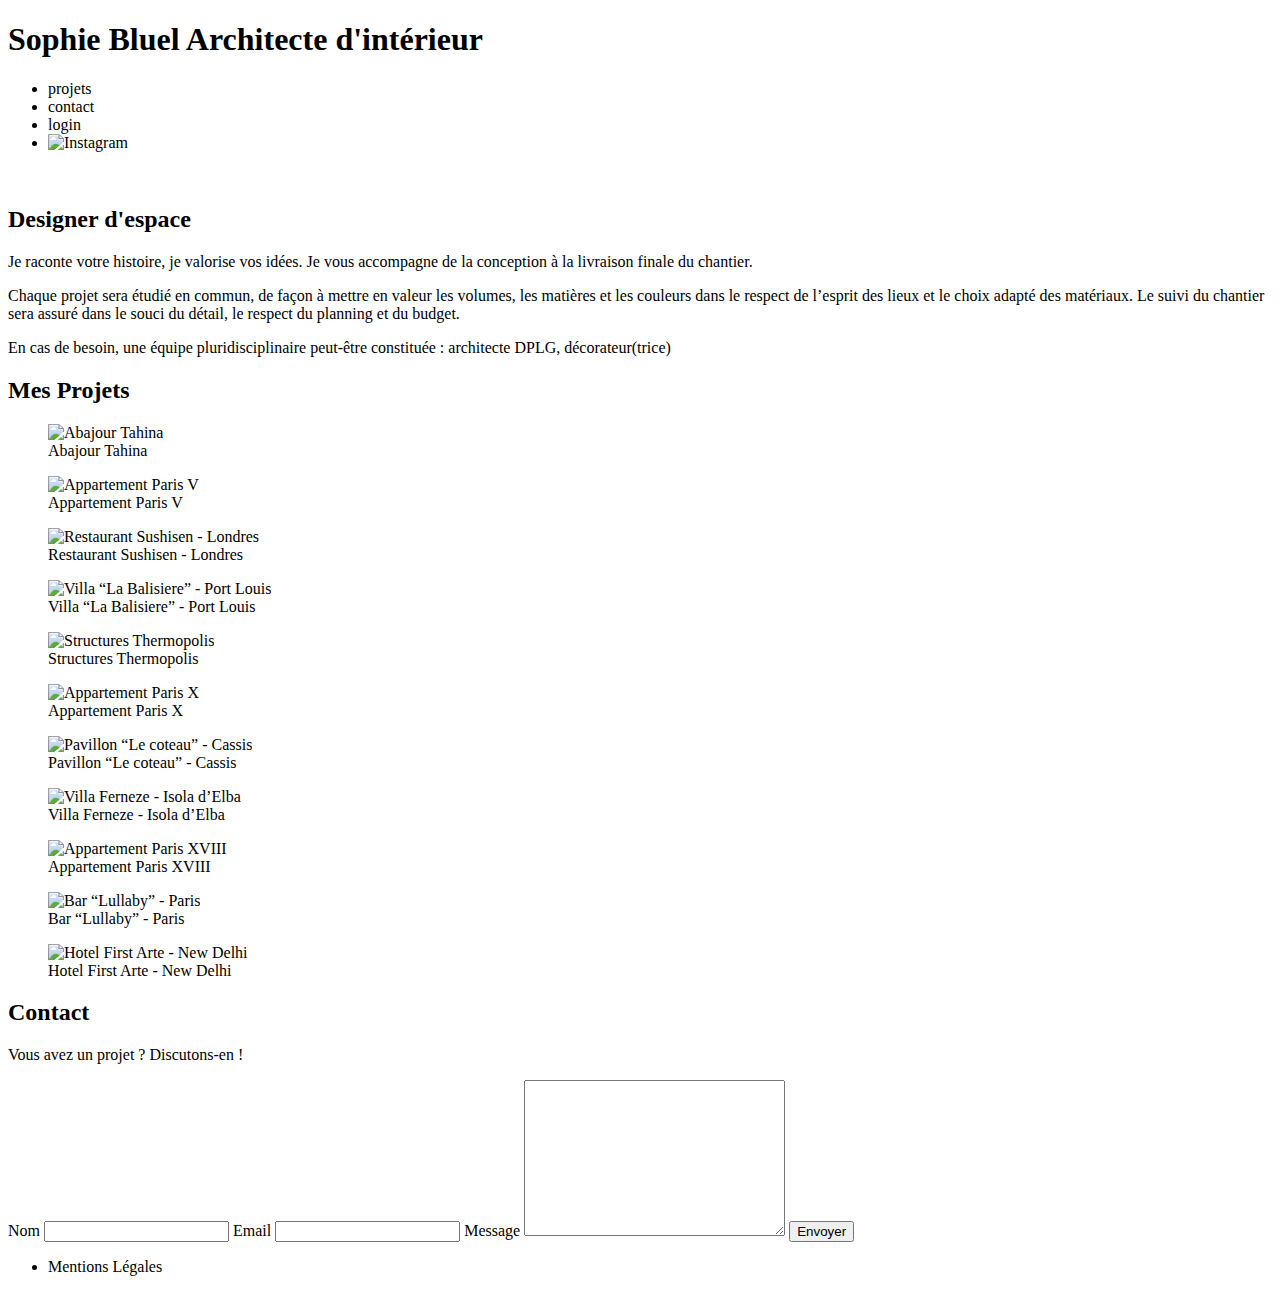
==== FrontEnd/index.html @ 330fdd55 "liaison avec le first script" ====
<!DOCTYPE html>
<html lang="fr">
<head>
	<meta charset="UTF-8">
	<title>Sophie Bluel - Architecte d'intérieur</title>
	<meta name="viewport" content="width=device-width, initial-scale=1.0">
	<link rel="preconnect" href="https://fonts.googleapis.com">
	<link rel="preconnect" href="https://fonts.gstatic.com" crossorigin>
	<link href="https://fonts.googleapis.com/css2?family=Syne:wght@700;800&family=Work+Sans&display=swap" rel="stylesheet">
	<meta name="description" content="">
	<link rel="stylesheet" href="./assets/style.css">
	<script type="module" src="script.js"></script>
</head>
<body>
<header>
	<h1>Sophie Bluel <span>Architecte d'intérieur</span></h1>
	<nav>
		<ul>
			<li>projets</li>
			<li>contact</li>
			<li>login</li>
			<li><img src="./assets/icons/instagram.png" alt="Instagram"></li>
		</ul>
	</nav>
</header>
<main>
	<section id="introduction">
		<figure>
			<img src="./assets/images/sophie-bluel.png" alt="">
		</figure>
		<article>
			<h2>Designer d'espace</h2>
			<p>Je raconte votre histoire, je valorise vos idées. Je vous accompagne de la conception à la livraison finale du chantier.</p>
			<p>Chaque projet sera étudié en commun, de façon à mettre en valeur les volumes, les matières et les couleurs dans le respect de l’esprit des lieux et le choix adapté des matériaux. Le suivi du chantier sera assuré dans le souci du détail, le respect du planning et du budget.</p>
			<p>En cas de besoin, une équipe pluridisciplinaire peut-être constituée : architecte DPLG, décorateur(trice)</p>
		</article>
	</section>
	<section id="portfolio">
		<h2>Mes Projets</h2>
		<div class="gallery">
			<figure>
				<img src="assets/images/abajour-tahina.png" alt="Abajour Tahina">
				<figcaption>Abajour Tahina</figcaption>
			</figure>
			<figure>
				<img src="assets/images/appartement-paris-v.png" alt="Appartement Paris V">
				<figcaption>Appartement Paris V</figcaption>
			</figure>
			<figure>
				<img src="assets/images/restaurant-sushisen-londres.png" alt="Restaurant Sushisen - Londres">
				<figcaption>Restaurant Sushisen - Londres</figcaption>
			</figure>
			<figure>
				<img src="assets/images/la-balisiere.png" alt="Villa “La Balisiere” - Port Louis">
				<figcaption>Villa “La Balisiere” - Port Louis</figcaption>
			</figure>
			<figure>
				<img src="assets/images/structures-thermopolis.png" alt="Structures Thermopolis">
				<figcaption>Structures Thermopolis</figcaption>
			</figure>
			<figure>
				<img src="assets/images/appartement-paris-x.png" alt="Appartement Paris X">
				<figcaption>Appartement Paris X</figcaption>
			</figure>
			<figure>
				<img src="assets/images/le-coteau-cassis.png" alt="Pavillon “Le coteau” - Cassis">
				<figcaption>Pavillon “Le coteau” - Cassis</figcaption>
			</figure>
			<figure>
				<img src="assets/images/villa-ferneze.png" alt="Villa Ferneze - Isola d’Elba">
				<figcaption>Villa Ferneze - Isola d’Elba</figcaption>
			</figure>
			<figure>
				<img src="assets/images/appartement-paris-xviii.png" alt="Appartement Paris XVIII">
				<figcaption>Appartement Paris XVIII</figcaption>
			</figure>
			<figure>
				<img src="assets/images/bar-lullaby-paris.png" alt="Bar “Lullaby” - Paris">
				<figcaption>Bar “Lullaby” - Paris</figcaption>
			</figure>
			<figure>
				<img src="assets/images/hotel-first-arte-new-delhi.png" alt="Hotel First Arte - New Delhi">
				<figcaption>Hotel First Arte - New Delhi</figcaption>
			</figure>
		</div>
	</section>
	<section id="contact">
		<h2>Contact</h2>
		<p>Vous avez un projet ? Discutons-en !</p>
		<form action="#" method="post">
			<label for="name">Nom</label>
			<input type="text" name="name" id="name">
			<label for="email">Email</label>
			<input type="email" name="email" id="email">
			<label for="message">Message</label>
			<textarea name="message" id="message" cols="30" rows="10"></textarea>
			<input type="submit" value="Envoyer">
		</form>
	</section>
</main>

<footer>
	<nav>
		<ul>
			<li>Mentions Légales</li>
		</ul>
	</nav>
</footer>
</body>
</html>
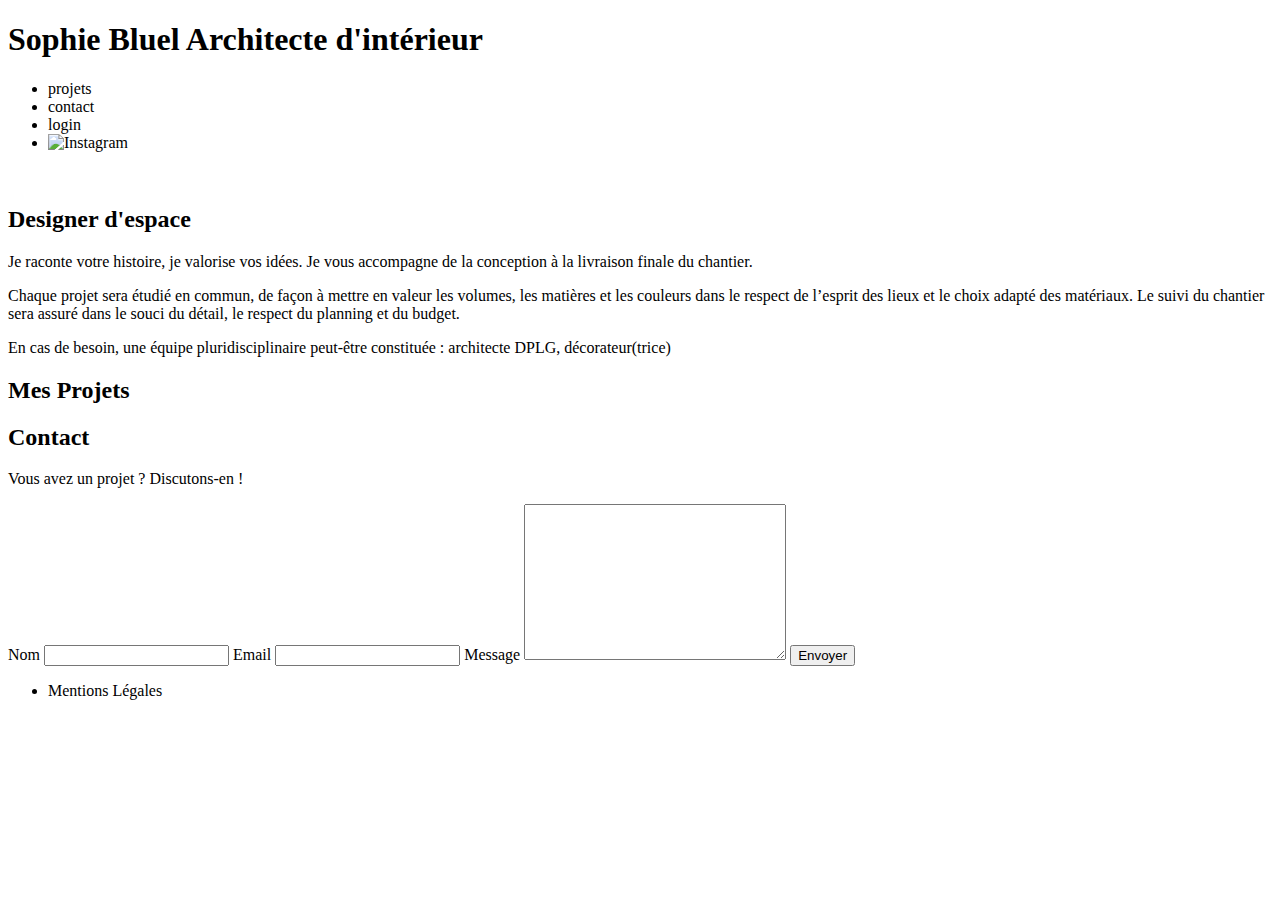
==== commit ae28261a: "suppression figure gallery" ====
--- a/FrontEnd/index.html
+++ b/FrontEnd/index.html
@@ -37,52 +37,7 @@
 	</section>
 	<section id="portfolio">
 		<h2>Mes Projets</h2>
-		<div class="gallery">
-			<figure>
-				<img src="assets/images/abajour-tahina.png" alt="Abajour Tahina">
-				<figcaption>Abajour Tahina</figcaption>
-			</figure>
-			<figure>
-				<img src="assets/images/appartement-paris-v.png" alt="Appartement Paris V">
-				<figcaption>Appartement Paris V</figcaption>
-			</figure>
-			<figure>
-				<img src="assets/images/restaurant-sushisen-londres.png" alt="Restaurant Sushisen - Londres">
-				<figcaption>Restaurant Sushisen - Londres</figcaption>
-			</figure>
-			<figure>
-				<img src="assets/images/la-balisiere.png" alt="Villa “La Balisiere” - Port Louis">
-				<figcaption>Villa “La Balisiere” - Port Louis</figcaption>
-			</figure>
-			<figure>
-				<img src="assets/images/structures-thermopolis.png" alt="Structures Thermopolis">
-				<figcaption>Structures Thermopolis</figcaption>
-			</figure>
-			<figure>
-				<img src="assets/images/appartement-paris-x.png" alt="Appartement Paris X">
-				<figcaption>Appartement Paris X</figcaption>
-			</figure>
-			<figure>
-				<img src="assets/images/le-coteau-cassis.png" alt="Pavillon “Le coteau” - Cassis">
-				<figcaption>Pavillon “Le coteau” - Cassis</figcaption>
-			</figure>
-			<figure>
-				<img src="assets/images/villa-ferneze.png" alt="Villa Ferneze - Isola d’Elba">
-				<figcaption>Villa Ferneze - Isola d’Elba</figcaption>
-			</figure>
-			<figure>
-				<img src="assets/images/appartement-paris-xviii.png" alt="Appartement Paris XVIII">
-				<figcaption>Appartement Paris XVIII</figcaption>
-			</figure>
-			<figure>
-				<img src="assets/images/bar-lullaby-paris.png" alt="Bar “Lullaby” - Paris">
-				<figcaption>Bar “Lullaby” - Paris</figcaption>
-			</figure>
-			<figure>
-				<img src="assets/images/hotel-first-arte-new-delhi.png" alt="Hotel First Arte - New Delhi">
-				<figcaption>Hotel First Arte - New Delhi</figcaption>
-			</figure>
-		</div>
+		<div class="gallery"></div>
 	</section>
 	<section id="contact">
 		<h2>Contact</h2>
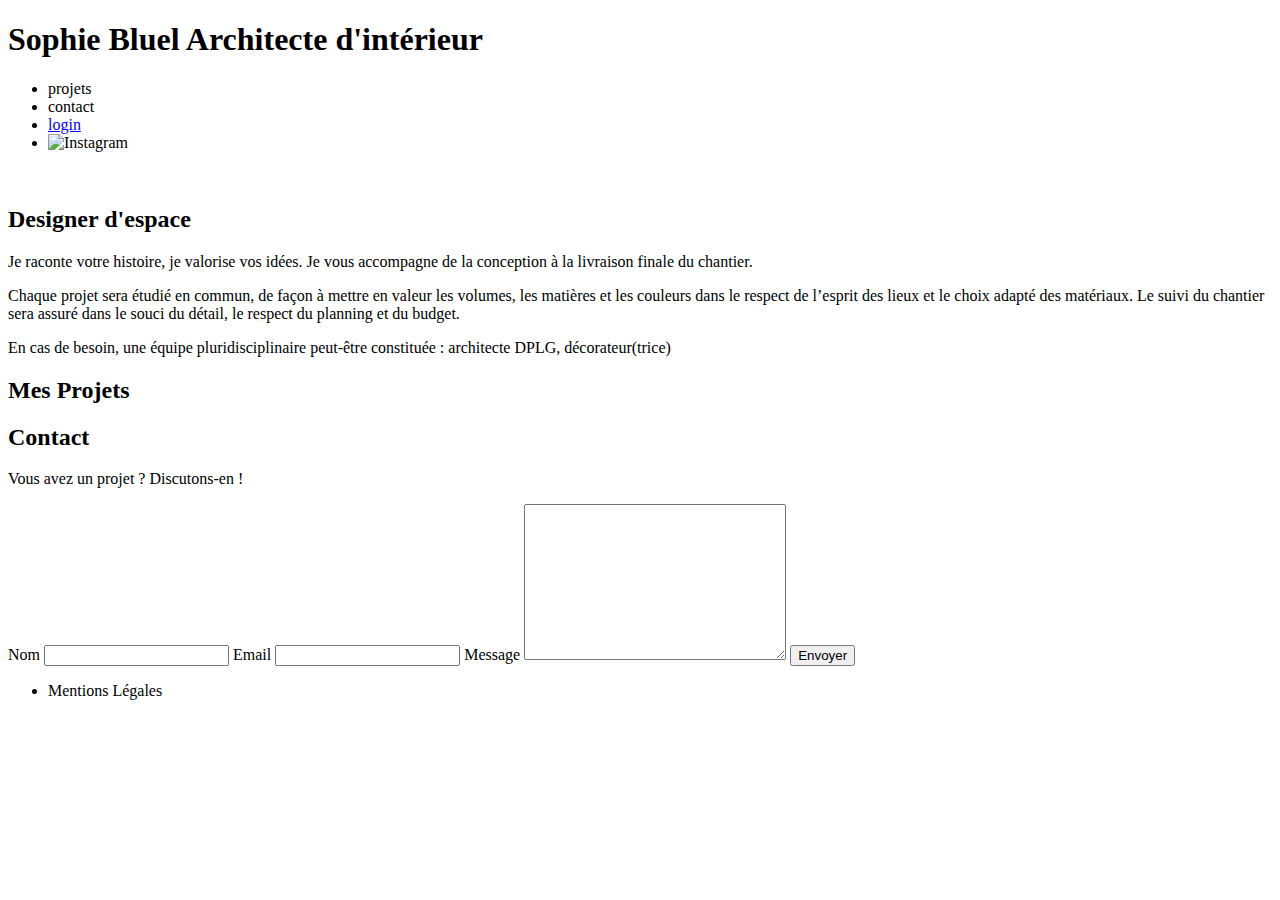
==== commit ec1a86e9: "Ajout lien vers page login" ====
--- a/FrontEnd/index.html
+++ b/FrontEnd/index.html
@@ -18,7 +18,7 @@
 		<ul>
 			<li>projets</li>
 			<li>contact</li>
-			<li>login</li>
+			<li><a href="login.html">login</a></li>
 			<li><img src="./assets/icons/instagram.png" alt="Instagram"></li>
 		</ul>
 	</nav>
@@ -37,7 +37,6 @@
 	</section>
 	<section id="portfolio">
 		<h2>Mes Projets</h2>
-		<div class="gallery"></div>
 	</section>
 	<section id="contact">
 		<h2>Contact</h2>
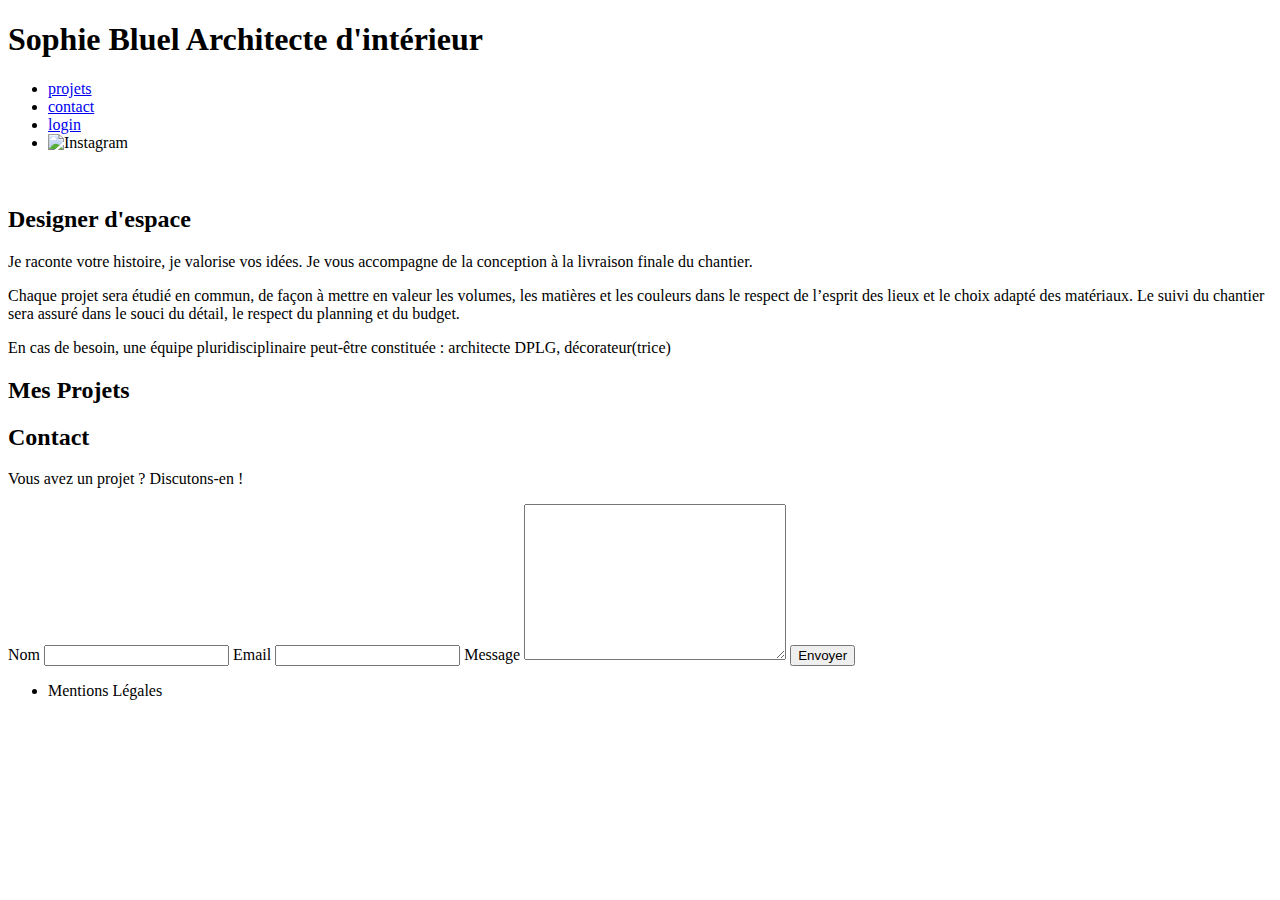
==== commit f4790f40: "Ajout des Href aux li du nav" ====
--- a/FrontEnd/index.html
+++ b/FrontEnd/index.html
@@ -16,8 +16,8 @@
 	<h1>Sophie Bluel <span>Architecte d'intérieur</span></h1>
 	<nav>
 		<ul>
-			<li>projets</li>
-			<li>contact</li>
+			<li><a href="#portfolio">projets</a></li>
+			<li><a href="#contact">contact</a></li>
 			<li><a href="login.html">login</a></li>
 			<li><img src="./assets/icons/instagram.png" alt="Instagram"></li>
 		</ul>
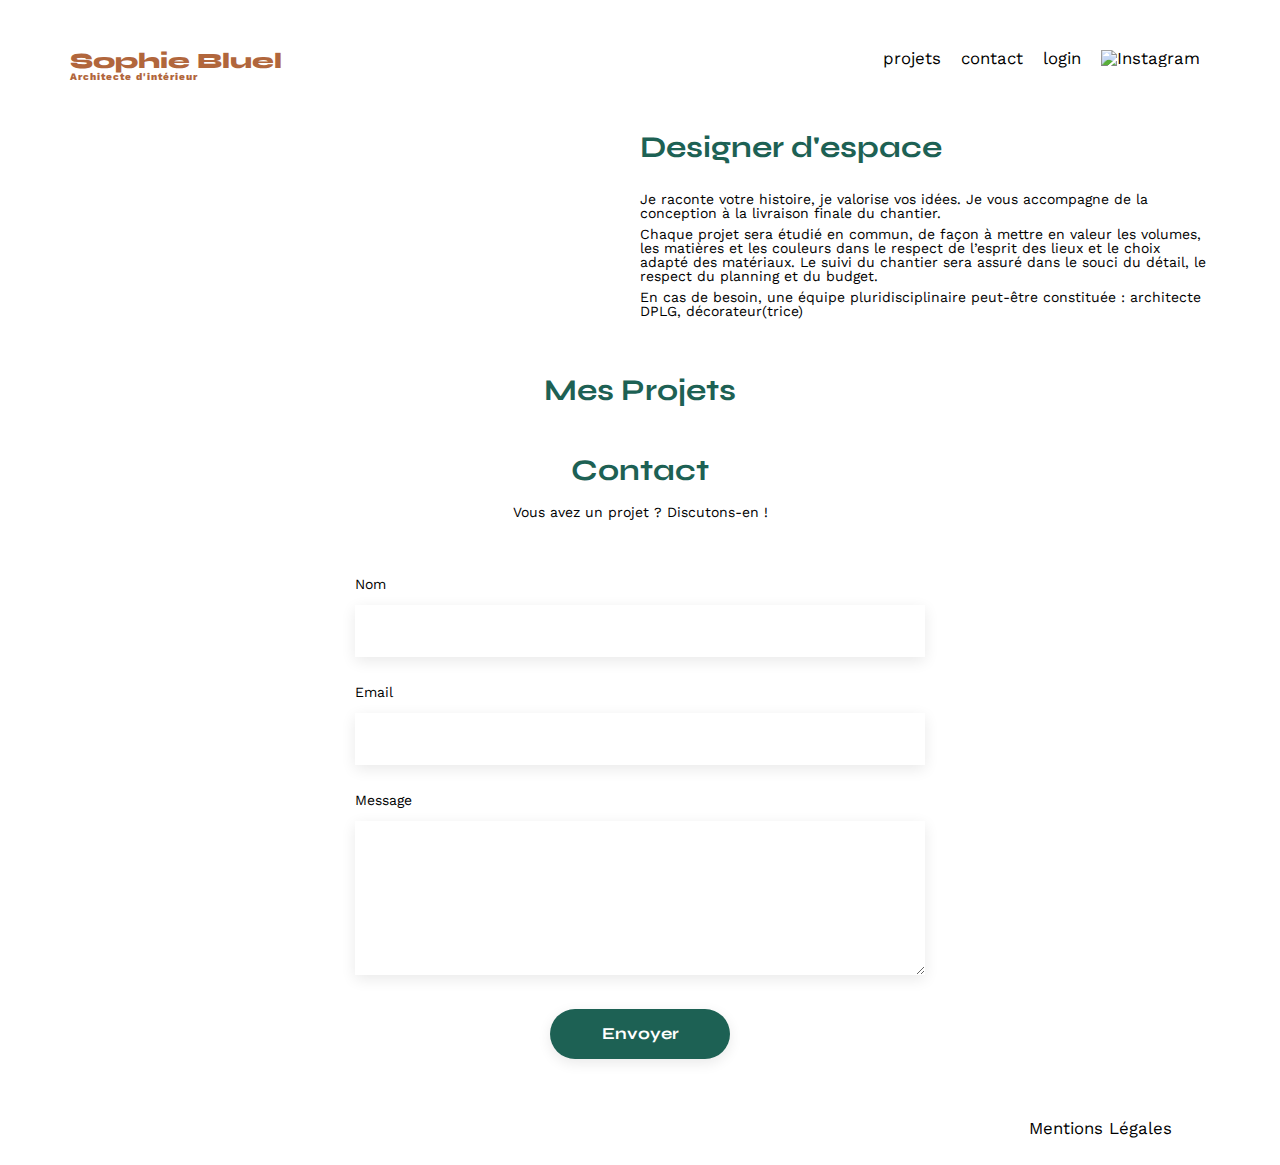
==== commit 64112494: "Ajout href pour logo instagram" ====
--- a/FrontEnd/index.html
+++ b/FrontEnd/index.html
@@ -19,7 +19,7 @@
 			<li><a href="#portfolio">projets</a></li>
 			<li><a href="#contact">contact</a></li>
 			<li><a href="login.html">login</a></li>
-			<li><img src="./assets/icons/instagram.png" alt="Instagram"></li>
+			<li><a href="https://www.instagram.com/"><img src="./assets/icons/instagram.png" alt="Instagram"></a></li>
 		</ul>
 	</nav>
 </header>
--- a/FrontEnd/assets/style.css
+++ b/FrontEnd/assets/style.css
@@ -0,0 +1,229 @@
+/* http://meyerweb.com/eric/tools/css/reset/
+   v2.0 | 20110126
+   License: none (public domain)
+*/
+
+html, body, div, span, applet, object, iframe,
+h1, h2, h3, h4, h5, h6, p, blockquote, pre,
+a, abbr, acronym, address, big, cite, code,
+del, dfn, em, img, ins, kbd, q, s, samp,
+small, strike, strong, sub, sup, tt, var,
+b, u, i, center,
+dl, dt, dd, ol, ul, li,
+fieldset, form, label, legend,
+table, caption, tbody, tfoot, thead, tr, th, td,
+article, aside, canvas, details, embed,
+figure, figcaption, footer, header, hgroup,
+menu, nav, output, ruby, section, summary,
+time, mark, audio, video {
+	margin: 0;
+	padding: 0;
+	border: 0;
+	font-size: 100%;
+	font: inherit;
+	vertical-align: baseline;
+}
+/* HTML5 display-role reset for older browsers */
+article, aside, details, figcaption, figure,
+footer, header, hgroup, menu, nav, section {
+	display: block;
+}
+body {
+	line-height: 1;
+}
+ol, ul {
+	list-style: none;
+}
+blockquote, q {
+	quotes: none;
+}
+blockquote:before, blockquote:after,
+q:before, q:after {
+	content: '';
+	content: none;
+}
+table {
+	border-collapse: collapse;
+	border-spacing: 0;
+}
+/** end reset css**/
+body {
+	max-width: 1140px;
+	margin:auto;
+	font-family: 'Work Sans' ;
+	font-size: 14px;
+}
+header {
+	display: flex;
+	justify-content: space-between;
+	margin: 50px 0
+}
+section {
+	margin: 50px 0
+}
+
+h1{
+	display: flex;
+	flex-direction: column;
+	font-family: 'Syne';
+	font-size: 22px;
+	font-weight: 800;
+	color: #B1663C
+}
+
+h1 > span {
+	font-family: 'Work Sans';
+	font-size:10px;
+	letter-spacing: 0.1em;
+;
+}
+
+h2{
+	font-family: 'Syne';
+	font-weight: 700;
+	font-size: 30px;
+	color: #1D6154
+}
+nav ul {
+	display: flex;
+	align-items: center;
+	list-style-type: none;
+
+}
+nav li {
+	padding: 0 10px;
+	font-size: 1.2em;
+}
+
+nav a{
+	text-decoration: none;
+	color: black;
+	
+}
+
+nav a:hover {
+	font-weight: bold;
+}
+
+
+#introduction {
+	display: flex;
+	align-items: center;
+}
+#introduction figure {
+	flex: 1
+}
+#introduction img {
+	display: block;
+	margin: auto;
+	width: 80%;
+}
+
+#introduction article {
+	flex: 1
+}
+#introduction h2 {
+	margin-bottom: 1em;
+}
+
+#introduction p {
+	margin-bottom: 0.5em;
+}
+#portfolio h2 {
+	text-align: center;
+	margin-bottom: 1em;
+}
+
+.btn-filtres{
+	display: flex;
+	justify-content: center;
+	gap: 0.62rem;
+	padding-bottom: 30px;
+}
+
+.btn-filtres button{
+	all: unset;
+	border: 1px solid #1D6154;
+	border-radius: 3.75rem;	
+	width: 12.375rem;
+	height: 2.3125rem;
+	color: #1D6154;
+	text-align: center;
+	font-family: Syne;
+	font-size: 1rem;
+}
+
+.btn-filtres button:hover{
+	color: white;
+	background-color: #1D6154;
+}
+.gallery {
+	width: 100%;
+	display: grid;
+	grid-template-columns: 1fr 1fr 1fr;
+	grid-column-gap: 20px;
+	grid-row-gap: 20px;
+}
+
+.gallery img {
+	width: 100%;
+
+}
+#contact, #login{
+	width: 50%;
+margin: auto;
+}
+#contact > *,
+#login > *{
+	text-align: center;
+
+}
+#contact h2, #login h2{
+	margin-bottom: 20px;
+}
+#contact form,
+#login form{
+	text-align: left;
+	margin-top:30px;
+	display: flex;
+	flex-direction: column;
+}
+
+#contact input,
+#login input{
+	height: 50px;
+	font-size: 1.2em;
+	border: none;
+	box-shadow: 0px 4px 14px rgba(0, 0, 0, 0.09);
+}
+#contact label,
+#login label{
+	margin: 2em 0 1em 0;
+}
+#contact textarea {
+	border: none;
+	box-shadow: 0px 4px 14px rgba(0, 0, 0, 0.09);
+}
+
+input[type="submit"]{
+	font-family: 'Syne';
+	font-weight: 700;
+	color: white;
+	background-color: #1D6154;
+	margin : 2em auto ;
+	width: 180px;
+	text-align: center;
+	border-radius: 60px ;
+}
+
+#login a{
+	text-align: center;
+	color: black;
+}
+
+footer nav ul {
+	display: flex;
+	justify-content: flex-end;
+	margin: 2em
+}
+
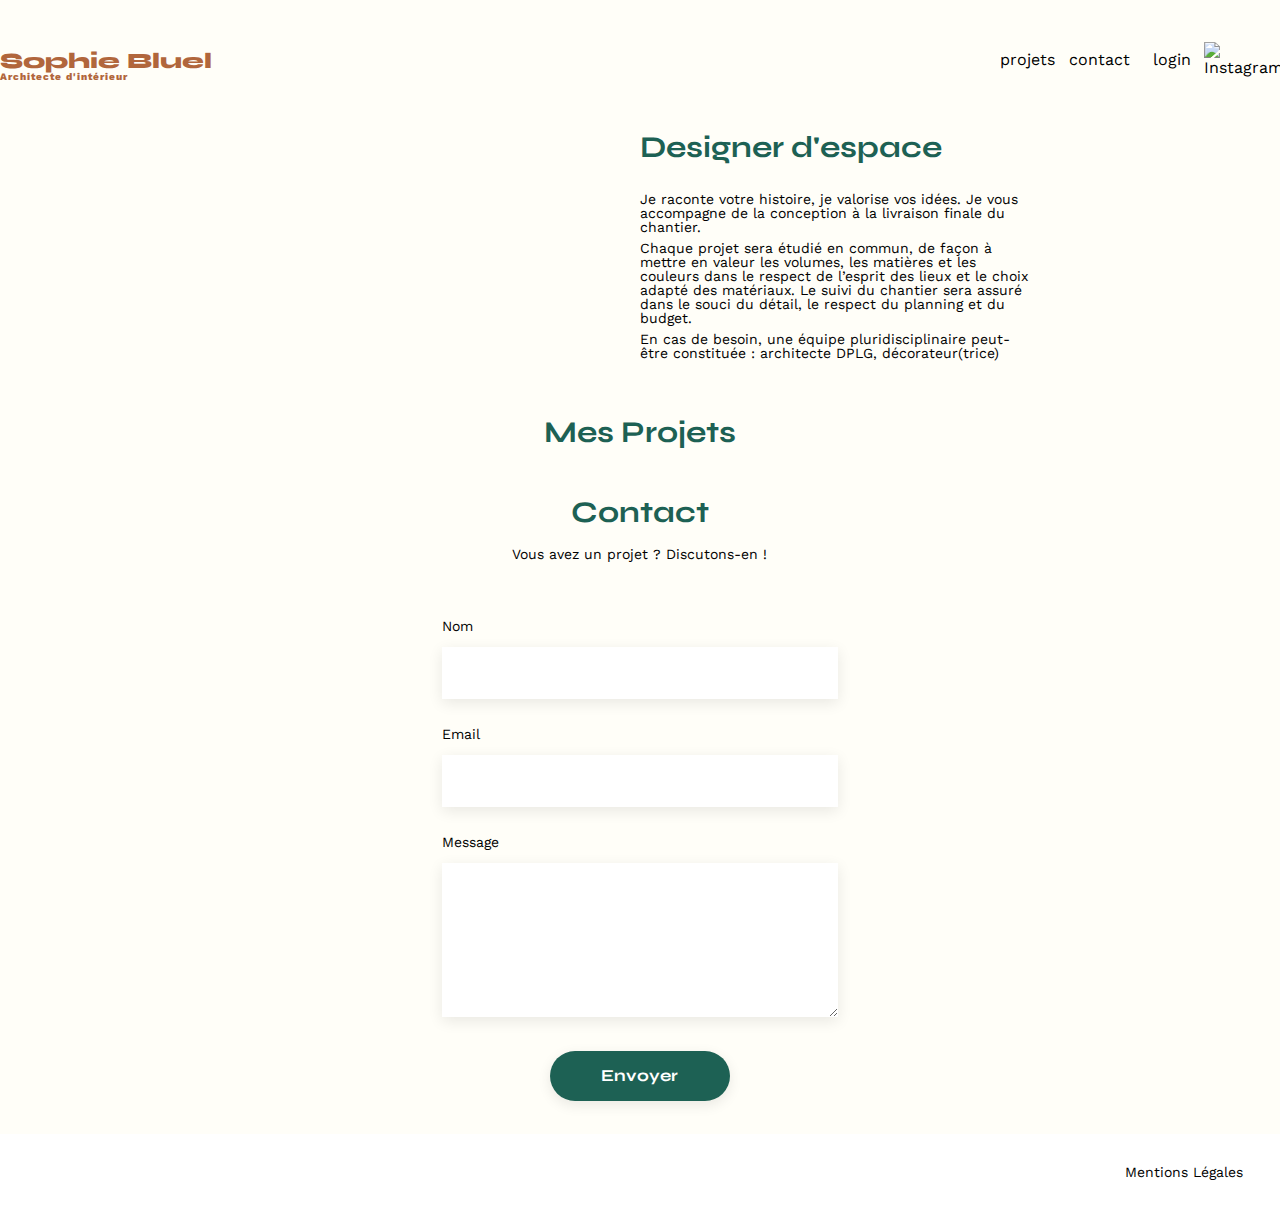
==== commit 485c619b: "essai sur header annulé" ====
--- a/FrontEnd/index.html
+++ b/FrontEnd/index.html
@@ -13,15 +13,15 @@
 </head>
 <body>
 <header>
-	<h1>Sophie Bluel <span>Architecte d'intérieur</span></h1>
-	<nav>
-		<ul>
-			<li><a href="#portfolio">projets</a></li>
-			<li><a href="#contact">contact</a></li>
-			<li><a href="login.html">login</a></li>
-			<li><a href="https://www.instagram.com/"><img src="./assets/icons/instagram.png" alt="Instagram"></a></li>
-		</ul>
-	</nav>
+		<h1>Sophie Bluel <span>Architecte d'intérieur</span></h1>
+		<nav>
+			<ul>
+				<li><a href="#portfolio">projets</a></li>
+				<li><a href="#contact">contact</a></li>
+				<li><a href="login.html">login</a></li>
+				<li><a href="https://www.instagram.com/"><img src="./assets/icons/instagram.png" alt="Instagram"></a></li>
+			</ul>
+		</nav>
 </header>
 <main>
 	<section id="introduction">
--- a/FrontEnd/assets/style.css
+++ b/FrontEnd/assets/style.css
@@ -2,7 +2,6 @@
    v2.0 | 20110126
    License: none (public domain)
 */
-
 html, body, div, span, applet, object, iframe,
 h1, h2, h3, h4, h5, h6, p, blockquote, pre,
 a, abbr, acronym, address, big, cite, code,
@@ -29,6 +28,7 @@
 	display: block;
 }
 body {
+	background: #FFFEF8;
 	line-height: 1;
 }
 ol, ul {
@@ -48,7 +48,6 @@
 }
 /** end reset css**/
 body {
-	max-width: 1140px;
 	margin:auto;
 	font-family: 'Work Sans' ;
 	font-size: 14px;
@@ -58,10 +57,30 @@
 	justify-content: space-between;
 	margin: 50px 0
 }
+.editHeader{
+	display: flex;
+	flex-direction: column;
+	margin-top: 0;
+}
+.elementNewHeader{
+	max-width: 1140px;
+	display: flex;
+	justify-content: space-between;
+	margin: 2.38rem 9.81rem 5.75rem 9.81rem ;
+}
+.editModeHeader{
+	display: flex;
+	align-items: center;
+	justify-content: center;
+	background-color: #000;
+	color: white;
+	width: 100%;
+	height: 3.6875rem;
+	gap: 0.76rem;
+}
 section {
 	margin: 50px 0
 }
-
 h1{
 	display: flex;
 	flex-direction: column;
@@ -70,14 +89,12 @@
 	font-weight: 800;
 	color: #B1663C
 }
-
 h1 > span {
 	font-family: 'Work Sans';
 	font-size:10px;
 	letter-spacing: 0.1em;
 ;
 }
-
 h2{
 	font-family: 'Syne';
 	font-weight: 700;
@@ -91,20 +108,32 @@
 
 }
 nav li {
-	padding: 0 10px;
-	font-size: 1.2em;
-}
-
+	display: flex;
+	width: 3.4375rem;
+	height: 1.1875rem;
+	padding: 0rem 0.5625rem 0rem 0.5rem;
+	justify-content: center;
+	align-items: center;
+}
 nav a{
+	color: #000;
+	font-family: "Work Sans";
+	font-size: 1rem;
+	line-height: normal;
 	text-decoration: none;
-	color: black;
-	
-}
-
+}
+nav img{
+	width: 1.375rem;
+	height: 1.375rem;
+}
 nav a:hover {
 	font-weight: bold;
 }
 
+main{
+	max-width: 1140px;
+	margin: 0 15.31rem;
+}
 
 #introduction {
 	display: flex;
@@ -118,44 +147,91 @@
 	margin: auto;
 	width: 80%;
 }
-
 #introduction article {
 	flex: 1
 }
 #introduction h2 {
 	margin-bottom: 1em;
 }
-
 #introduction p {
 	margin-bottom: 0.5em;
 }
 #portfolio h2 {
-	text-align: center;
+	display: flex;
+	justify-content: center;
+	align-items: center;
+	flex-direction: row;
 	margin-bottom: 1em;
 }
-
+#portfolio h2 span button{
+	all: unset;
+	display: flex;
+	align-items: center;
+	color: #000;
+	font-family: "Work Sans";
+	margin-left: 1.94rem;
+	font-size: 0.875rem;
+	font-style: normal;
+	font-weight: 400;
+	line-height: normal;
+	text-decoration: none;
+	text-align: center;
+	cursor: pointer;
+}
+#portfolio h2 img{
+	height: 0.97375rem;
+	padding-right: 0.65rem;
+}
 .btn-filtres{
 	display: flex;
 	justify-content: center;
 	gap: 0.62rem;
 	padding-bottom: 30px;
-}
-
-.btn-filtres button{
-	all: unset;
+	padding-top: 3.19rem;
+}
+.btn-filtres label{
 	border: 1px solid #1D6154;
 	border-radius: 3.75rem;	
-	width: 12.375rem;
-	height: 2.3125rem;
 	color: #1D6154;
 	text-align: center;
 	font-family: Syne;
 	font-size: 1rem;
-}
-
-.btn-filtres button:hover{
-	color: white;
+	height: 2.3125rem;
+}
+.btn-filtres input[type="radio"]{
+    display: none;
+}
+.btn-filtres input[type="radio"]:hover + label,
+.btn-filtres input[type="radio"]:checked + label{
+    color: white;
 	background-color: #1D6154;
+}
+#filtres-tous + label{
+	display: flex;
+	align-items: center;
+	justify-content: center;
+	width: 6.25rem;
+}
+#filtres-1 + label{
+	width: 6.25rem;
+	display: flex;
+	align-items: center;
+	justify-content: center;
+}
+#filtres-2 + label{
+	width: 9.8125rem;
+	display: flex;
+	align-items: center;
+	justify-content: center;
+}
+#filtres-3 + label{
+	width: 12.375rem;
+	display: flex;
+	align-items: center;
+	justify-content: center;
+}
+#suppFiltres{
+	display: none;
 }
 .gallery {
 	width: 100%;
@@ -164,7 +240,6 @@
 	grid-column-gap: 20px;
 	grid-row-gap: 20px;
 }
-
 .gallery img {
 	width: 100%;
 
@@ -188,23 +263,20 @@
 	display: flex;
 	flex-direction: column;
 }
-
-#contact input,
-#login input{
+#contact input{
 	height: 50px;
 	font-size: 1.2em;
 	border: none;
 	box-shadow: 0px 4px 14px rgba(0, 0, 0, 0.09);
-}
-#contact label,
-#login label{
+	cursor: pointer;
+}
+#contact label{
 	margin: 2em 0 1em 0;
 }
 #contact textarea {
 	border: none;
 	box-shadow: 0px 4px 14px rgba(0, 0, 0, 0.09);
 }
-
 input[type="submit"]{
 	font-family: 'Syne';
 	font-weight: 700;
@@ -215,15 +287,275 @@
 	text-align: center;
 	border-radius: 60px ;
 }
-
 #login a{
 	text-align: center;
 	color: black;
 }
-
-footer nav ul {
-	display: flex;
+footer{
+	background-color: white;
+}
+footer nav ul li{
 	justify-content: flex-end;
-	margin: 2em
-}
-
+	margin: 2em;
+	width: 100%;
+}
+ /******Modale******/
+.overlay{
+	position: fixed;
+	top: 0;
+	left: 0;
+	width: 100%;
+	height: 100%;
+	background-color: rgba(0, 0, 0, 0.30);
+}
+.modale1Contain, 
+.modaleAjoutContain{
+	position: absolute;
+	top: 50%;
+	left: 50%;
+	transform: translate(-50%, -50%);
+	width: 39.375rem;
+	height: 43rem;
+	border-radius: 0.625rem;
+	background-color: white;
+	display: flex;
+	flex-direction: column;
+	align-items: center;
+}
+.modaleHeader{
+	width: 100%;
+	display: flex;
+	justify-content: end;	
+}
+.divIconRetourClose{
+	display: flex;
+	justify-content: space-between;
+	width: 100%;
+}
+.modaleClose ,.modaleRetour{
+	all: unset;
+	padding-right: 1.88rem;
+	padding-top: 1.62rem;
+	padding-left: 1.88rem;
+}
+.modaleRetour{
+	width: 1.3125rem;
+	height: 1.3125rem;
+	cursor: pointer;
+}
+.modaleClose img{
+	width: 1.5rem;
+	height: 1.5rem;
+	cursor: pointer;
+}
+.modale1Contain h3, 
+.modaleAjoutContain h3{
+	color: #000;
+	text-align: center;
+	font-family: "Work Sans";
+	font-size: 1.625rem;
+	font-style: normal;
+	font-weight: 400;
+	line-height: normal;
+}
+/**Ligne sepa sur les deux modales**/
+.ligneSepaModale{
+	width: 26.25rem;
+	height: 0.0625rem;
+	background: #B3B3B3;
+	margin-bottom: 2.38rem;
+}
+.modaleBtnAjout{
+	all: unset;
+	width: 14.8125rem;
+	height: 2.25rem;
+	border-radius: 3.75rem;
+	background: #1D6154;
+	color: #FFF;
+	text-align: center;
+	font-family: Syne;
+	font-size: 0.875rem;
+	font-style: normal;
+	font-weight: 700;
+	line-height: normal;
+	cursor: pointer;
+}
+.modaleGalerie{
+	display: grid;
+	grid-template-columns: repeat(5,1fr);
+	gap: 0.47rem;
+	padding: 2.88rem 6.58rem 4.21rem 6.58rem;
+}
+.imgGalerie{
+	position: relative;
+	z-index: 1;
+	width: 4.92994rem;
+	height: 6.58375rem;
+}
+.btnTrash{
+	position: absolute;
+	z-index: 2;
+	margin-left: 3.44rem;
+	margin-top: 0.38rem;
+	width: 1.0625rem;
+	height: 1.0625rem;
+	cursor: pointer;
+}
+.iconBackgrndTrash{
+	position: absolute;
+	z-index: 3;
+	top: 50%;
+	left: 50%;
+	transform: translate(-50%,-50%);
+	width: 1.0625rem;
+	height: 1.0625rem;
+}
+.iconTrash{
+	position: absolute;
+	z-index: 4;
+	transform: translate(-50%,-50%);
+	width: 0.5625rem;
+	height: 0.6875rem;
+}
+#formAjoutFichier{
+	display: flex;
+	flex-direction: column;
+	align-items: center;
+}
+.divAjoutFichier{
+	display: flex;
+	flex-direction: column;
+	align-items: center;
+	width: 26.25rem;
+	height: 10.5625rem;
+	border-radius: 0.1875rem;
+	background: #E8F1F6;
+	margin-top: 2.25rem;
+	margin-bottom: 0.57rem;
+}
+.ajoutFichierLabel{
+	display: flex;
+	justify-content: center;
+	align-items: center;
+	width: 10.8125rem;
+	height: 2.25rem;
+	border-radius: 3.125rem;
+	background: #CBD6DC;
+	color: #306685;
+	text-align: center;
+	font-family: "Work Sans";
+	font-size: 0.875rem;
+	font-style: normal;
+	font-weight: 500;
+	line-height: normal;
+	cursor: pointer;
+}
+#ajoutFichierInput{
+	display: none;
+}
+.divAjoutFichier img{
+	margin-top: 0.81rem;
+	margin-bottom: 0.38rem;
+	width: 4.75rem;
+	height: 4.75rem;
+}
+.divAjoutFichier p{
+	margin-top: 0.44rem;
+	color: #444;
+	text-align: center;
+	font-family: "Work Sans";
+	font-size: 0.625rem;
+	font-style: normal;
+	font-weight: 400;
+	line-height: normal;
+}
+.divAjoutFichierInfos{
+	display: flex;
+	flex-direction: column;
+}
+.divAjoutFichierInfos label{
+	margin-top: 1.31rem;
+	margin-bottom: 0.62rem;
+	color: #3D3D3D;
+	font-family: "Work Sans";
+	font-size: 0.875rem;
+	font-style: normal;
+	font-weight: 500;
+	line-height: normal;
+}
+.divAjoutFichierInfos input, 
+.divAjoutFichierInfos select{
+	border: none;
+	width: 26.25rem;
+	height: 3.1875rem;
+	background: #FFF;
+	box-shadow: 0px 4px 14px 0px rgba(0, 0, 0, 0.09);
+}
+.ligneSepaModale2{
+	margin-top: 2.94rem;
+	margin-bottom: 2rem;
+	width: 26.25rem;
+	height: 0.0625rem;
+	background: #B3B3B3;
+}
+.ligneSepaModale2 + button{
+	all: unset;
+	border-radius: 3.75rem;
+	background: #A7A7A7;
+	width: 14.8125rem;
+	height: 2.25rem;
+	color: #FFF;
+	text-align: center;
+	font-family: Syne;
+	font-size: 0.875rem;
+	font-style: normal;
+	font-weight: 700;
+	line-height: normal;
+	cursor: pointer;
+}
+#imgAjoutee{
+	height: 100%;
+	width: auto;
+	margin: 0;
+}
+.alertFormatFichier{
+	position: absolute;
+	top: 50%;
+	left: 50%;
+	transform: translate(-50%, -50%);
+	width: 30rem;
+	height: 5rem;
+	border-radius: 0.625rem;
+	background-color: white;
+	display: flex;
+	flex-direction: column;
+	align-items: center;
+	justify-content: center;
+}
+.alertFormatFichier button{
+	all: unset;
+	border-radius: 3.75rem;
+	background: #A7A7A7;
+	width: 14.8125rem;
+	height: 2.25rem;
+	color: #FFF;
+	text-align: center;
+	font-family: Syne;
+	font-size: 0.875rem;
+	font-style: normal;
+	font-weight: 700;
+	line-height: normal;
+	cursor: pointer;
+}
+.alertFormatFichier p{
+	display: flex;
+	align-items: center;
+	height: 50%;
+	color: red;
+	text-align: center;
+	font-family: "Work Sans";
+	font-size: 1.4rem;
+	font-style: normal;
+	font-weight: 400;
+	line-height: normal;
+}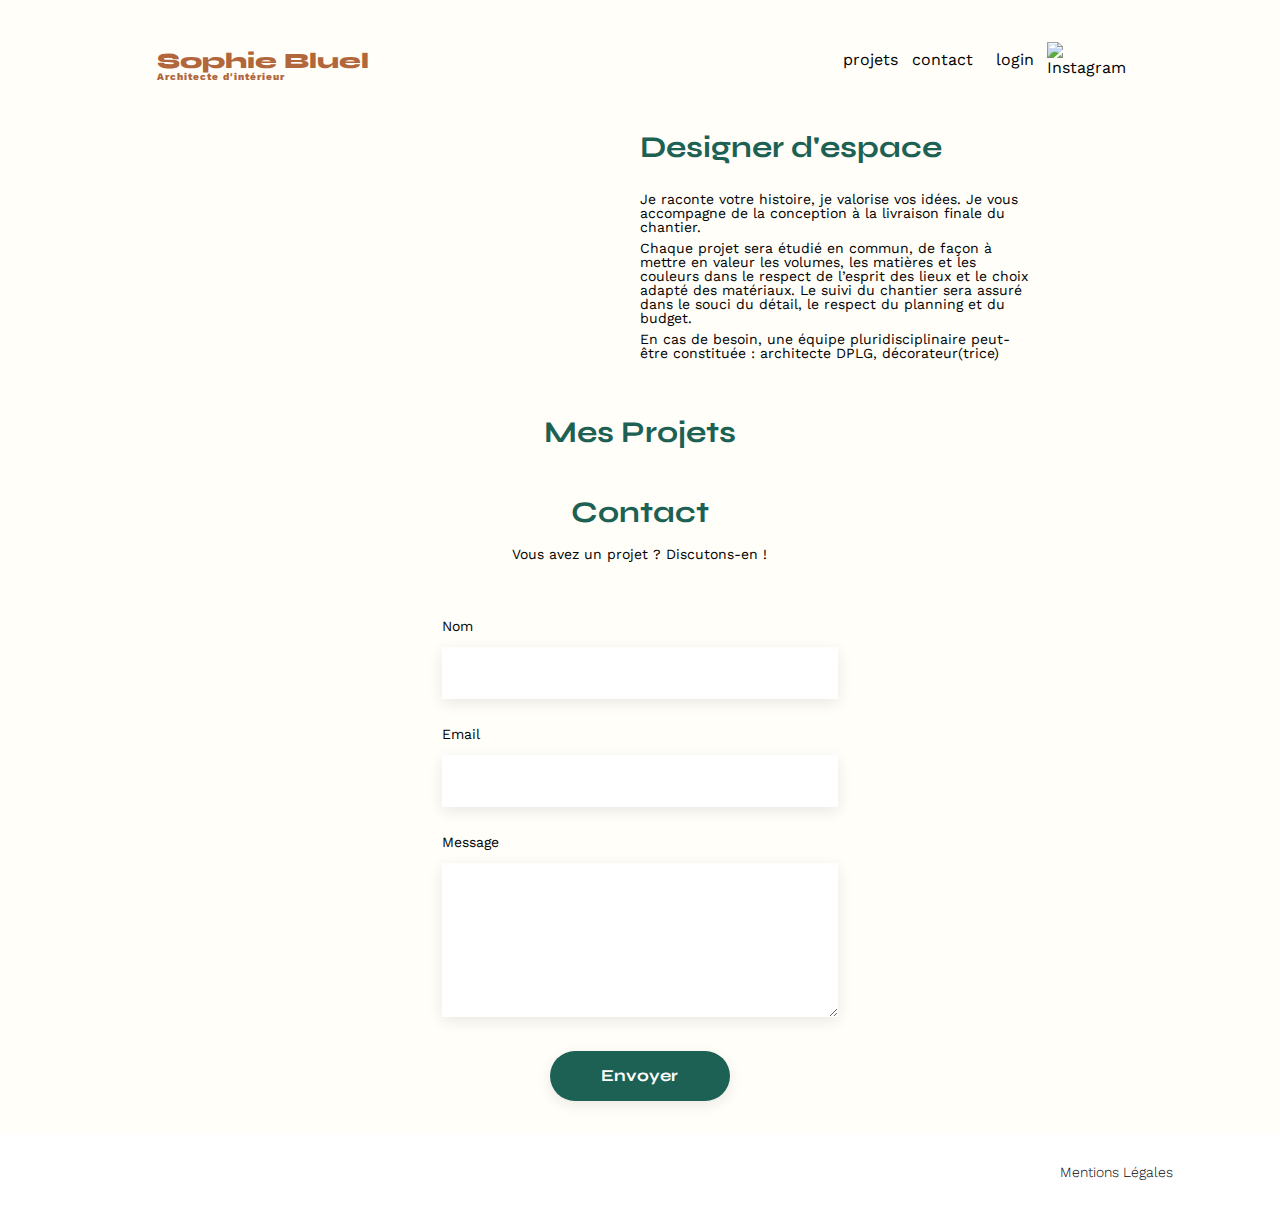
==== commit 6a9c7149: "Maj lien script" ====
--- a/FrontEnd/index.html
+++ b/FrontEnd/index.html
@@ -9,7 +9,7 @@
 	<link href="https://fonts.googleapis.com/css2?family=Syne:wght@700;800&family=Work+Sans&display=swap" rel="stylesheet">
 	<meta name="description" content="">
 	<link rel="stylesheet" href="./assets/style.css">
-	<script type="module" src="script.js"></script>
+	<script type="module" src="scripts/script.js"></script>
 </head>
 <body>
 <header>
--- a/FrontEnd/assets/style.css
+++ b/FrontEnd/assets/style.css
@@ -30,6 +30,7 @@
 body {
 	background: #FFFEF8;
 	line-height: 1;
+	max-width: 1440px;
 }
 ol, ul {
 	list-style: none;
@@ -52,21 +53,21 @@
 	font-family: 'Work Sans' ;
 	font-size: 14px;
 }
-header {
+header{
 	display: flex;
 	justify-content: space-between;
 	margin: 50px 0
 }
+
 .editHeader{
 	display: flex;
 	flex-direction: column;
 	margin-top: 0;
 }
 .elementNewHeader{
-	max-width: 1140px;
 	display: flex;
 	justify-content: space-between;
-	margin: 2.38rem 9.81rem 5.75rem 9.81rem ;
+	margin: 2.38rem 0 5.75rem 0 ;
 }
 .editModeHeader{
 	display: flex;
@@ -87,7 +88,8 @@
 	font-family: 'Syne';
 	font-size: 22px;
 	font-weight: 800;
-	color: #B1663C
+	color: #B1663C;
+	margin-left: 9.81rem;
 }
 h1 > span {
 	font-family: 'Work Sans';
@@ -101,10 +103,11 @@
 	font-size: 30px;
 	color: #1D6154
 }
-nav ul {
+header nav ul {
 	display: flex;
 	align-items: center;
 	list-style-type: none;
+	margin-right: 9.81rem;
 
 }
 nav li {
@@ -293,9 +296,21 @@
 }
 footer{
 	background-color: white;
+	display: flex;
+	justify-content: end;
+}
+footer nav ul{
+	margin-right: 6.64rem;
+	height: 3.75rem;
+	flex-shrink: 0;	
+	color: #000;
+	font-family: "Work Sans";
+	font-size: 0.875rem;
+	font-style: normal;
+	font-weight: 300;
+	line-height: normal;
 }
 footer nav ul li{
-	justify-content: flex-end;
 	margin: 2em;
 	width: 100%;
 }
@@ -363,7 +378,7 @@
 	width: 26.25rem;
 	height: 0.0625rem;
 	background: #B3B3B3;
-	margin-bottom: 2.38rem;
+	margin: 2.38rem 0;
 }
 .modaleBtnAjout{
 	all: unset;
@@ -384,12 +399,17 @@
 	display: grid;
 	grid-template-columns: repeat(5,1fr);
 	gap: 0.47rem;
-	padding: 2.88rem 6.58rem 4.21rem 6.58rem;
+	padding: 3rem 5rem 3rem 5rem;
+	overflow-y: auto;
+	max-width: 100%;
+	max-height: 300px;
+	position: relative;
+
 }
 .imgGalerie{
 	position: relative;
 	z-index: 1;
-	width: 4.92994rem;
+	width: 5rem;
 	height: 6.58375rem;
 }
 .btnTrash{
@@ -498,7 +518,8 @@
 	height: 0.0625rem;
 	background: #B3B3B3;
 }
-.ligneSepaModale2 + button{
+
+.btnValiderForm{
 	all: unset;
 	border-radius: 3.75rem;
 	background: #A7A7A7;
@@ -511,6 +532,20 @@
 	font-style: normal;
 	font-weight: 700;
 	line-height: normal;
+}
+.btnValiderFormActive{
+	all: unset;
+	border-radius: 3.75rem;
+	background: #1D6154;
+	width: 14.8125rem;
+	height: 2.25rem;
+	color: #FFF;
+	text-align: center;
+	font-family: Syne;
+	font-size: 0.875rem;
+	font-style: normal;
+	font-weight: 700;
+	line-height: normal;
 	cursor: pointer;
 }
 #imgAjoutee{
@@ -518,7 +553,8 @@
 	width: auto;
 	margin: 0;
 }
-.alertFormatFichier{
+.alertFormatFichier,
+.alertValidationFichier{
 	position: absolute;
 	top: 50%;
 	left: 50%;
@@ -532,7 +568,9 @@
 	align-items: center;
 	justify-content: center;
 }
-.alertFormatFichier button{
+
+.alertFormatFichier button,
+.alertValidationFichier button{
 	all: unset;
 	border-radius: 3.75rem;
 	background: #A7A7A7;
@@ -558,4 +596,16 @@
 	font-style: normal;
 	font-weight: 400;
 	line-height: normal;
+}
+.alertValidationFichier p{
+	display: flex;
+	align-items: center;
+	height: 50%;
+	color: green;
+	text-align: center;
+	font-family: "Work Sans";
+	font-size: 1.4rem;
+	font-style: normal;
+	font-weight: 400;
+	line-height: normal;
 }